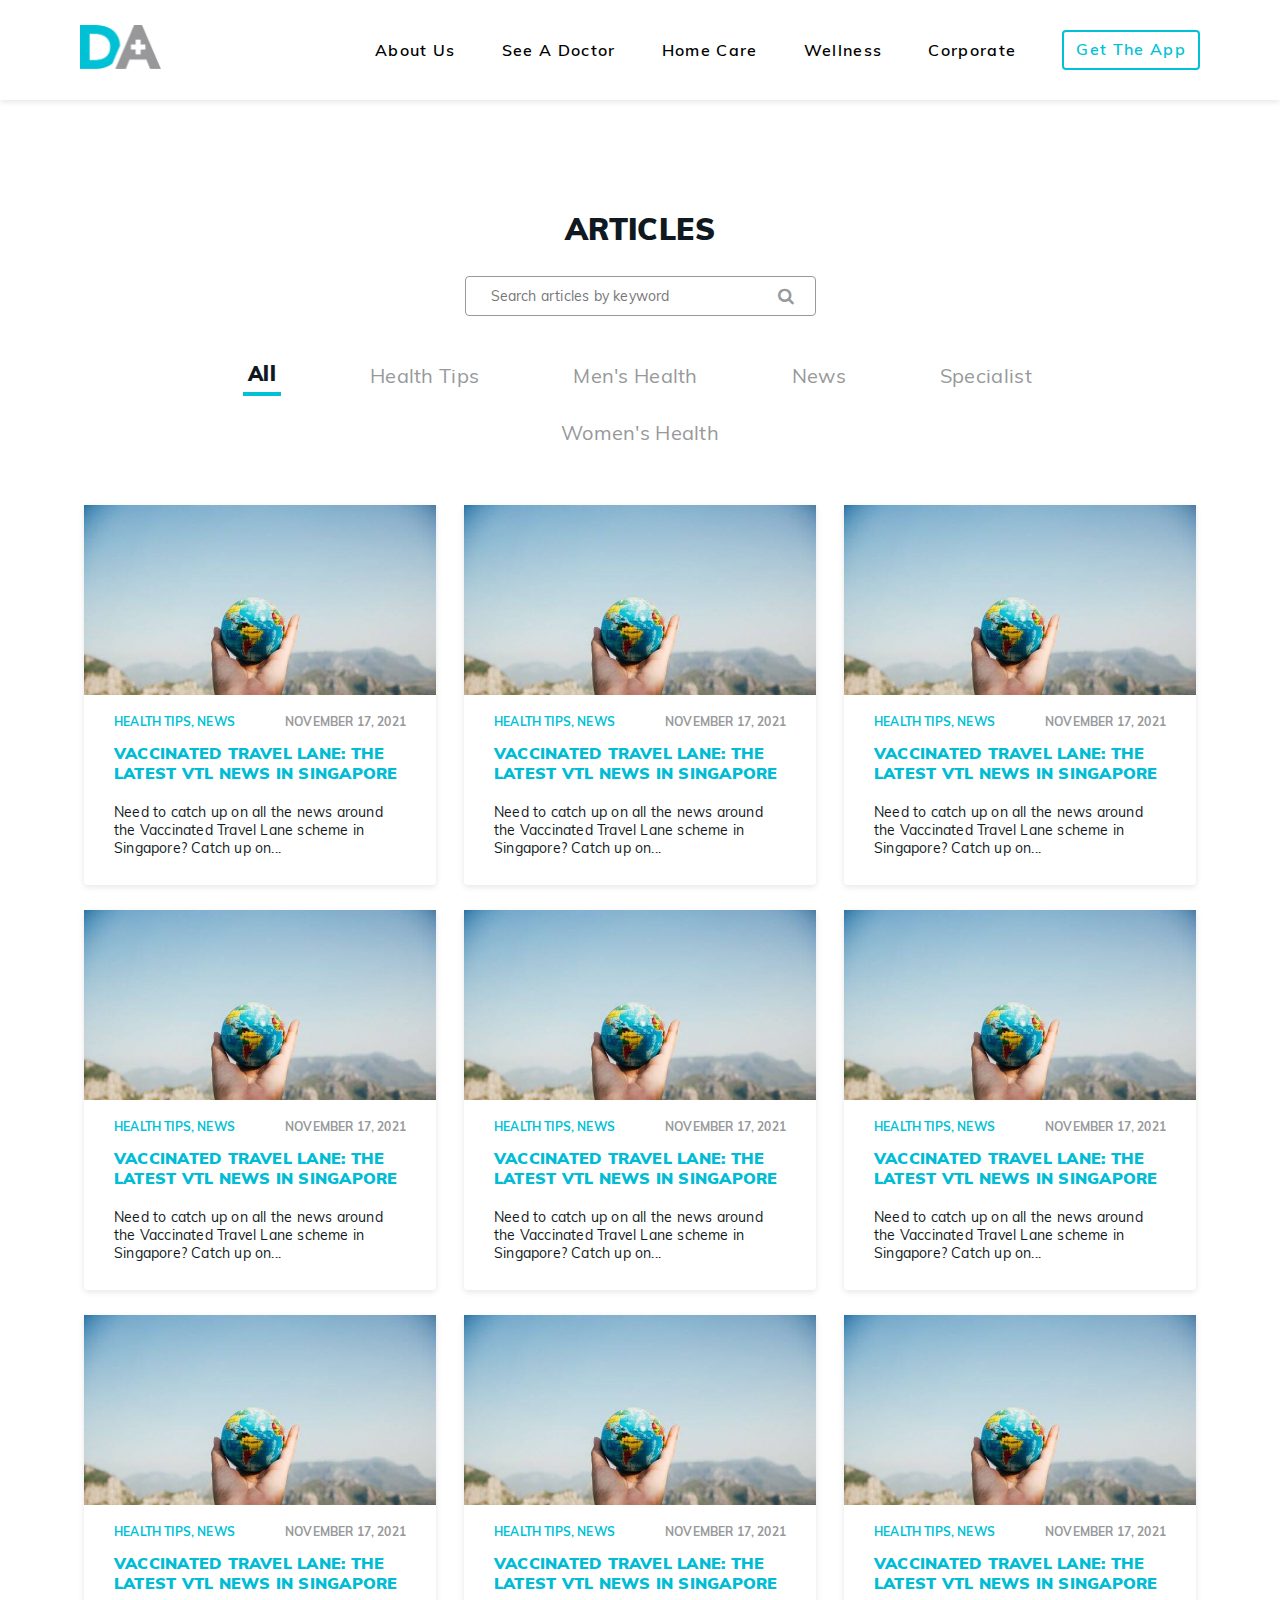
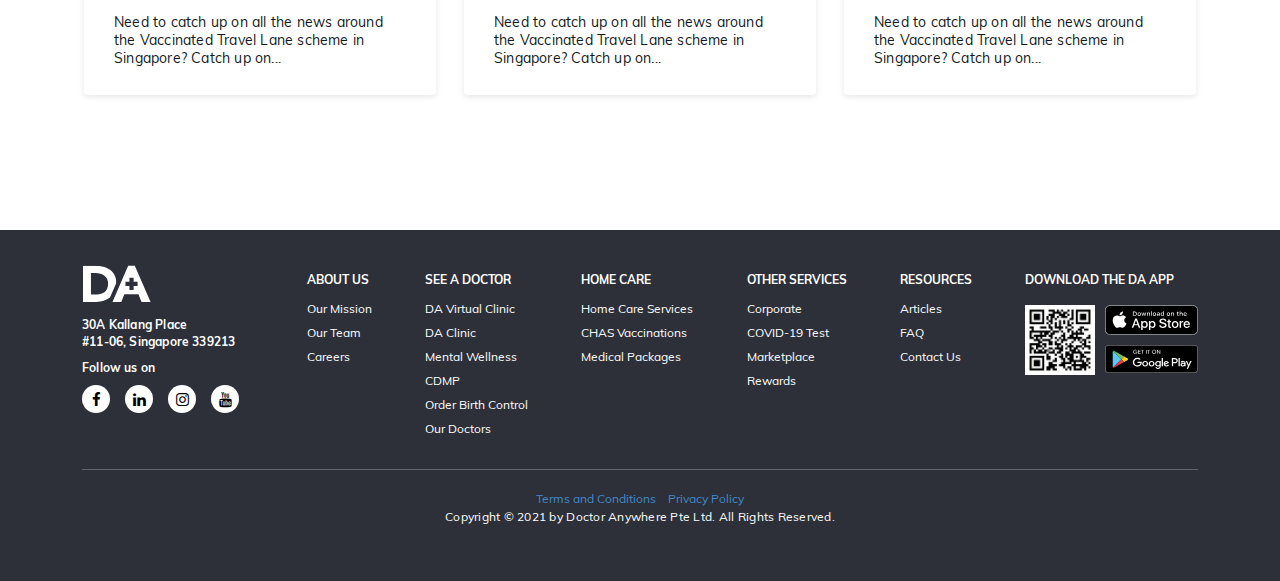
==== articles.html @ e293db1b "last articles page" ====
<!doctype html>
<html class="no-js" lang="es">

<head>
	<meta charset="utf-8">
	<meta http-equiv="x-ua-compatible" content="ie=edge">
	<title>Online Doctor Articles Consultation Singapore | Virtual Doctor Singapore</title>
	<meta name="description" content="">
	<meta name="viewport" content="width=device-width, initial-scale=1, shrink-to-fit=no">
	<link href="assets/images/logo/favicon.png" rel="shortcut icon" type="image/x-icon">

	<!--stylesheet-->
	<!--bootstrap css-->
	<link rel="stylesheet" href="assets/css/bootstrap.min.css">
	<link rel="stylesheet" href="assets/css/animate.min.css">
	<!--fontawesome css-->
	<!-- <script src="https://kit.fontawesome.com/a076d05399.js"></script> -->
	<link rel="stylesheet" href="https://cdnjs.cloudflare.com/ajax/libs/font-awesome/4.7.0/css/font-awesome.min.css">
	<!--jquery css-->
	<script src="assets/css/jquery-ui.min.css"></script>
	<!--google fonts -->

	<!--carousel css-->
	<link rel="stylesheet" href="assets/css/owl.carousel.min.css">
	<script src=""></script>
	<link rel="stylesheet" href="assets/css/owl.theme.default.min.css">
	<!--style css-->
	<link rel="stylesheet" href="assets/css/style.css">

</head>

<body id="page-top">
	<!--==========================================
				Start header area
	===========================================-->
	<header class="header_area">
		<div class="container-fluid">
			<div class="row">
				<div class="col-md-3">
					<div class="logo">
						<a href=""><img src="assets/images/logo/logo.png" alt="logo"></a>
					</div>
				</div>
				<div class="col-md-9">
					<div class="main_manu">
						<ul>
							<li><a href="#">About Us</a></li>
							<li><a href="#">See A Doctor</a></li>
							<li><a href="#">Home Care</a></li>
							<li><a href="#">Wellness</a></li>
							<li><a href="#">Corporate</a></li>
							<li><a href="#">Get The App</a></li>
						</ul>
					</div>
				</div>
			</div>
		</div>
	</header>
	<!--==========================================
				End header area
	===========================================-->


	<!--==========================================
				Start Articels area
	===========================================-->
	<section class="articels_blog_section bg_white sp">
		<div class="container">
			<div class="row">
				<div class="col-12">
					<div class="blog_title text-center">
						<h1>ARTICLES</h1>
					</div>
					<div class="blog_search">
						<form role="search" method="get" class="search-form" action=""><input class="search-field" type="search" name="s" placeholder="Search articles by keyword"><button class="search-submit" type="submit"><i class="fa fa-search" aria-hidden="true"></i>
						</button></form>
					</div>
					<!-- Isotop Button -->
					<div id="filters" class="filtering-btn button-group">
						<button class="control is-checked" type="button" data-filter="*">All</button>
						<button class="control" type="button" data-filter=".health_tips">Health Tips</button>
						<button class="control" type="button" data-filter=".men_health">Men's Health</button>
						<button class="control" type="button" data-filter=".news">News</button>
						<button  class="control" type="button" data-filter=".specialist">Specialist</button>
						<button  class="control" type="button" data-filter=".women_health">Women's Health</button>
					</div>
					<div class="gallery-filtering text-center">
						<!-- single Images Item -->
						<div class="row grid">
							<!-- single Images Item -->
							<div class="col-xl-4 health_tips element-item" data-category="health_tips">
								<div class="blog_single_item">
									<div class="blog_imge">
										<a href="">
											<img src="assets/images/blog/blog-1.jpg" alt="blog image">
										</a>
									</div>
									<div class="blog_text">
										<div class="lvca_entry_meta">
											<span class="lvca_terms">Health Tips, News</span>
											<span class="published">November 17, 2021</span>
										</div>
										<div class="articel_title">
											<h3><a href="#">Vaccinated Travel Lane: The Latest VTL News in Singapore</a>
											</h3>
										</div>
										
										<div class="entry_summary">Need to catch up on all the news around the Vaccinated
											Travel Lane scheme in Singapore? Catch up on...</div>
									</div>
								</div>

							</div>
							<!-- single Images Item -->
							<div class="col-xl-4 men_health element-item" data-category="men_health">
								
								<div class="blog_single_item">
									<div class="blog_imge">
										<a href="">
											<img src="assets/images/blog/blog-1.jpg" alt="blog image">
										</a>
									</div>
									<div class="blog_text">
										<div class="lvca_entry_meta">
											<span class="lvca_terms">Health Tips, News</span>
											<span class="published">November 17, 2021</span>
										</div>
										<div class="articel_title">
											<h3><a href="#">Vaccinated Travel Lane: The Latest VTL News in Singapore</a>
											</h3>
										</div>
										
										<div class="entry_summary">Need to catch up on all the news around the Vaccinated
											Travel Lane scheme in Singapore? Catch up on...</div>
									</div>
								</div>
							</div>
							<!-- single Images Item -->
							<!-- single Images Item -->
							<div class="col-xl-4 news element-item" data-category="news">
								
								<div class="blog_single_item">
									<div class="blog_imge">
										<a href="">
											<img src="assets/images/blog/blog-1.jpg" alt="blog image">
										</a>
									</div>
									<div class="blog_text">
										<div class="lvca_entry_meta">
											<span class="lvca_terms">Health Tips, News</span>
											<span class="published">November 17, 2021</span>
										</div>
										<div class="articel_title">
											<h3><a href="#">Vaccinated Travel Lane: The Latest VTL News in Singapore</a>
											</h3>
										</div>
										
										<div class="entry_summary">Need to catch up on all the news around the Vaccinated
											Travel Lane scheme in Singapore? Catch up on...</div>
									</div>
								</div>
							</div>
							<!-- single Images Item -->
							<!-- single Images Item -->
							<div class="col-xl-4 specialist element-item" data-category="specialist">
								
								<div class="blog_single_item">
									<div class="blog_imge">
										<a href="">
											<img src="assets/images/blog/blog-1.jpg" alt="blog image">
										</a>
									</div>
									<div class="blog_text">
										<div class="lvca_entry_meta">
											<span class="lvca_terms">Health Tips, News</span>
											<span class="published">November 17, 2021</span>
										</div>
										<div class="articel_title">
											<h3><a href="#">Vaccinated Travel Lane: The Latest VTL News in Singapore</a>
											</h3>
										</div>
										
										<div class="entry_summary">Need to catch up on all the news around the Vaccinated
											Travel Lane scheme in Singapore? Catch up on...</div>
									</div>
								</div>
							</div>
							<!-- single Images Item -->
							<!-- single Images Item -->
							<div class="col-xl-4 women_health element-item" data-category="women_health">
								
								<div class="blog_single_item">
									<div class="blog_imge">
										<a href="">
											<img src="assets/images/blog/blog-1.jpg" alt="blog image">
										</a>
									</div>
									<div class="blog_text">
										<div class="lvca_entry_meta">
											<span class="lvca_terms">Health Tips, News</span>
											<span class="published">November 17, 2021</span>
										</div>
										<div class="articel_title">
											<h3><a href="#">Vaccinated Travel Lane: The Latest VTL News in Singapore</a>
											</h3>
										</div>
										
										<div class="entry_summary">Need to catch up on all the news around the Vaccinated
											Travel Lane scheme in Singapore? Catch up on...</div>
									</div>
								</div>
							</div>
							<!-- single Images Item -->
							<!-- single Images Item -->
							<div class="col-xl-4 health_tips element-item" data-category="health_tips">

								<div class="blog_single_item">
									<div class="blog_imge">
										<a href="">
											<img src="assets/images/blog/blog-1.jpg" alt="blog image">
										</a>
									</div>
									<div class="blog_text">
										<div class="lvca_entry_meta">
											<span class="lvca_terms">Health Tips, News</span>
											<span class="published">November 17, 2021</span>
										</div>
										<div class="articel_title">
											<h3><a href="#">Vaccinated Travel Lane: The Latest VTL News in Singapore</a>
											</h3>
										</div>
										
										<div class="entry_summary">Need to catch up on all the news around the Vaccinated
											Travel Lane scheme in Singapore? Catch up on...</div>
									</div>
								</div>

							</div>
							<!-- single Images Item -->
							<div class="col-xl-4 men_health element-item" data-category="men_health">
								
								<div class="blog_single_item">
									<div class="blog_imge">
										<a href="">
											<img src="assets/images/blog/blog-1.jpg" alt="blog image">
										</a>
									</div>
									<div class="blog_text">
										<div class="lvca_entry_meta">
											<span class="lvca_terms">Health Tips, News</span>
											<span class="published">November 17, 2021</span>
										</div>
										<div class="articel_title">
											<h3><a href="#">Vaccinated Travel Lane: The Latest VTL News in Singapore</a>
											</h3>
										</div>
										
										<div class="entry_summary">Need to catch up on all the news around the Vaccinated
											Travel Lane scheme in Singapore? Catch up on...</div>
									</div>
								</div>
							</div>
							<!-- single Images Item -->
							<!-- single Images Item -->
							<div class="col-xl-4 news element-item" data-category="news">
								
								<div class="blog_single_item">
									<div class="blog_imge">
										<a href="">
											<img src="assets/images/blog/blog-1.jpg" alt="blog image">
										</a>
									</div>
									<div class="blog_text">
										<div class="lvca_entry_meta">
											<span class="lvca_terms">Health Tips, News</span>
											<span class="published">November 17, 2021</span>
										</div>
										<div class="articel_title">
											<h3><a href="#">Vaccinated Travel Lane: The Latest VTL News in Singapore</a>
											</h3>
										</div>
										
										<div class="entry_summary">Need to catch up on all the news around the Vaccinated
											Travel Lane scheme in Singapore? Catch up on...</div>
									</div>
								</div>
							</div>
							<!-- single Images Item -->
							<!-- single Images Item -->
							<div class="col-xl-4 specialist element-item" data-category="specialist">
								
								<div class="blog_single_item">
									<div class="blog_imge">
										<a href="">
											<img src="assets/images/blog/blog-1.jpg" alt="blog image">
										</a>
									</div>
									<div class="blog_text">
										<div class="lvca_entry_meta">
											<span class="lvca_terms">Health Tips, News</span>
											<span class="published">November 17, 2021</span>
										</div>
										<div class="articel_title">
											<h3><a href="#">Vaccinated Travel Lane: The Latest VTL News in Singapore</a>
											</h3>
										</div>
										
										<div class="entry_summary">Need to catch up on all the news around the Vaccinated
											Travel Lane scheme in Singapore? Catch up on...</div>
									</div>
								</div>
							</div>
							<!-- single Images Item -->
							

						</div>
					</div>
				</div>
			</div>
		</div>
	</section>
	<!--==========================================
		 		 End Articels area
	===========================================-->

	<!--==========================================
				Start footer area
	===========================================-->
	<footer class="footer-area">
		<div class="container">
			<div class="row">
				<div class="col-12">
					<div class="footer_waypper">
						<div class="footer_item">
							<img src="assets/images/logo/logo-footer.svg" alt="Footer logo">
							<div class="data">
								<p>30A Kallang Place <br>
									#11-06, Singapore 339213 </p>
							</div>
							<div class="data">
								<p>Follow us on</p>
								<ul>
									<li><a href="#"><i class="fa fa-facebook"></i></a></li>
									<li><a href=""><i class="fa fa-linkedin"></i></a></li>
									<li><a href=""><i class="fa fa-instagram"></i></a></li>
									<li><a href=""><i class="fa fa-youtube"></i></a></li>
								</ul>
							</div>
						</div>
						<div class="footer_item">
							<div class="menu_lists">
								<h5>About Us</h5>
								<ul>
									<li><a href="#">Our Mission</a></li>
									<li><a href="#">Our Team</a></li>
									<li><a href="#">Careers</a></li>
								</ul>
							</div>
						</div>
						<div class="footer_item">
							<div class="menu_lists">
								<h5>See A Doctor</h5>
								<ul>
									<li><a href="#">DA Virtual Clinic</a></li>
									<li><a href="#">DA Clinic</a></li>
									<li><a href="#">Mental Wellness</a></li>
									<li><a href="#">CDMP</a></li>
									<li><a href="#">Order Birth Control</a></li>
									<li><a href="#">Our Doctors</a></li>
								</ul>
							</div>
						</div>
						<div class="footer_item">
							<div class="menu_lists">
								<h5>Home Care</h5>
								<ul>
									<li><a href="#">Home Care Services</a></li>
									<li><a href="#">CHAS Vaccinations</a></li>
									<li><a href="#">Medical Packages</a></li>
								</ul>
							</div>
						</div>
						<div class="footer_item">
							<div class="menu_lists">
								<h5>Other Services</h5>
								<ul>
									<li><a href="#">Corporate</a></li>
									<li><a href="#">COVID-19 Test</a></li>
									<li><a href="#">Marketplace</a></li>
									<li><a href="#">Rewards</a></li>
								</ul>
							</div>
						</div>
						<div class="footer_item">
							<div class="menu_lists">
								<h5>Resources</h5>
								<ul>
									<li><a href="#">Articles</a></li>
									<li><a href="#">FAQ</a></li>
									<li><a href="#">Contact Us</a></li>
								</ul>
							</div>
						</div>
						<div class="footer_item">
							<div class="menu_lists">
								<h5>DOWNLOAD THE DA APP</h5>
								<div class="q_code">
									<div class="q_code_image">
										<img src="assets/images/logo/qrcode@2x.jpg" alt="qrcode">
									</div>
									<div class="play_store">
										<a href=""><img src="assets/images/icon/app-store-1.svg"
												alt="app-store play"></a>
										<a href=""><img src="assets/images/icon/google-playstore-1.svg"
												alt="Google play"></a>
									</div>
								</div>
							</div>
						</div>
					</div>
				</div>
			</div>
			<div class="row">
				<div class="col-12">
					<div class="copyright_text">
						<a href="">Terms and Conditions</a>
						<a href="">Privacy Policy</a>
						<p>Copyright © 2021 by Doctor Anywhere Pte Ltd. All Rights Reserved.</p>
					</div>
				</div>
			</div>
		</div>
	</footer>
	<!--==========================================
		 		 End footer area
	===========================================-->

	<!-- <div class="scroll-top">
		<a href="#"><i class="fas fa-angle-up"></i></a>
	</div> -->

	<!--jquery js-->
	<script src="assets/js/jquery.js"></script>
	<!--jquery ui js-->
	<script src="assets/js/jquery-ui.min.js"></script>
	<!--bootstrap js-->
	<script src="assets/js/bootstrap.bundle.min.js"></script>
	<!--carousel js-->
	<script src="assets/js/owl.carousel.min.js"></script>
	<!-- isotope -->
	<script src="assets/js/isotope.pkgd.min.js"></script>
	<!--custom js-->
	<script src="assets/js/custom.js"></script>
</body>

</html>
---- assets/css/style.css ----
body {
  margin: 0;
  padding: 0;
  font-family: 'Muli' !important;
  top:0 !important;
  font-size: 16px;
  font-weight: 400;
}

html, body, div, span, applet, object, iframe,
h1, h2, h3, h4, h5, h6, p, blockquote, pre,
a, abbr, acronym, address, big, cite, code,
del, dfn, em, img, ins, kbd, q, s, samp,
small, strike, strong, sub, sup, tt, var,
b, u, i, center,
dl, dt, dd, ol, ul, li,
fieldset, form, label, legend,
table, caption, tbody, tfoot, thead, tr, th, td,
article, aside, canvas, details, embed,
figure, figcaption, footer, header, hgroup,
menu, nav, output, ruby, section, summary,
time, mark, audio, video {
  margin: 0;
  padding: 0;
  border: 0;
  font-size: 100%;
  vertical-align: baseline; }

article, aside, details, figcaption, figure,
footer, header, hgroup, menu, nav, section {
  display: block; }

ol, ul {
  list-style: none; }

blockquote, q {
  quotes: none; }

blockquote:before, blockquote:after,
q:before, q:after {
  content: '';
  content: none; }

table {
  border-collapse: collapse;
  border-spacing: 0; }

h1 {
  margin: 0;
  padding: 0;
  list-style: none; }
h3 {
  margin: 0;
  padding: 0;
  list-style: none; }

h4 {
  margin: 0;
  padding: 0;
  list-style: none; }

h5 {
  margin: 0;
  padding: 0;
  list-style: none; }

h6 {
  margin: 0;
  padding: 0;
  list-style: none; }

p {
  margin: 0;
  padding: 0;
  list-style: none; }

ul {
  margin: 0;
  padding: 0;
  list-style: none; }

li {
  margin: 0;
  padding: 0;
  list-style: none; }

a {
  margin: 0;
  padding: 0;
  list-style: none;
  outline: none !important;
  text-decoration: none !important; 
}

input {
  outline: none !important; 
}

button {
  outline: none !important; 
}
/* Fonts  */
@font-face {
  font-family: 'Muli';
  src: url('../fonts/') format('woff2'),
      url('../fonts/Muli-ExtraBold.woff') format('woff');
  font-weight: bold;
  font-style: normal;
  font-display: swap;
}

@font-face {
  font-family: 'Muli';
  src: url('../fonts/Muli-Bold.woff2') format('woff2'),
      url('../fonts/Muli-Bold.woff') format('woff');
  font-weight: bold;
  font-style: normal;
  font-display: swap;
}


@font-face {
  font-family: 'Muli';
  src: url('../fonts/Muli-Black.woff2') format('woff2'),
      url('../fonts/Muli-Black.woff') format('woff');
  font-weight: 900;
  font-style: normal;
  font-display: swap;
}

@font-face {
  font-family: 'Muli';
  src: url('../fonts/Muli-Regular.woff2') format('woff2'),
      url('../fonts/Muli-Regular.woff') format('woff');
  font-weight: normal;
  font-style: normal;
  font-display: swap;
}

@font-face {
  font-family: 'Muli';
  src: url('../fonts/Muli-SemiBold.woff2') format('woff2'),
      url('../fonts/Muli-SemiBold.woff') format('woff');
  font-weight: 600;
  font-style: normal;
  font-display: swap;
}


@font-face {
  font-family: 'Muli';
  src: url('../fonts/Muli-Italic.woff2') format('woff2'),
      url('../fonts/Muli-Italic.woff') format('woff');
  font-weight: normal;
  font-style: italic;
  font-display: swap;
}
@font-face {
  font-family: 'Muli';
  src: url('../fonts/Muli-Light.woff2') format('woff2'),
      url('../fonts/Muli-Light.woff') format('woff');
  font-weight: 300;
  font-style: normal;
  font-display: swap;
}
img{
  max-width: 100%;
  height: auto;
}
.sp{
  padding-top: 110px;
  padding-bottom: 110px;
}
h1{
  font-size: 30px;
  font-weight: 900;
  line-height: normal;
  letter-spacing: 0.43px;
  color: #101820;
  margin-bottom: 17.6px;
  text-transform: uppercase;
}
h1 span{
  color: #00c1d5;
}
p{
  font-size: 16px;
  font-weight: normal;
  font-stretch: normal;
  font-style: normal;
  line-height: 1.28;
  letter-spacing: 0.26px;
  color: #101820;
}
p strong {
	color: #101820;
	font-size: 18px;
	padding-bottom: 8px;
	display: inline-block;
}
.bg_white{
  background-color: white;
}
.pt_0{
  padding-top: 0px;
}
.pb_0{
  padding-bottom: 0px;
}
.small_button a {
	font-family: Muli;
	font-size: 16px;
	font-weight: bold;
	font-stretch: normal;
	font-style: normal;
	line-height: normal;
	letter-spacing: normal;
	text-align: center;
	color: #ffffff;
	border-radius: 4px;
	background-color: #00c1d5;
	padding: 8px 27px;
	border-color: #00c1d5;
	margin-top: 15px !important;
	transition: 0.5s;
	display: inline-block;
}
.small_button a:hover{
	background-color: #101820;
}


/*========================================
			Start header area
=======================================*/
.logo a img{
	height: 44px;
	width: auto !important;
}
.header_area {
	width: 100%;
	box-shadow: 0 2px 6px 0 rgba(0, 0, 0, 0.1);
	background-color: #ffffff;
	z-index: 1;
	position: relative;
}
.header_area .container-fluid {
	padding-left: 80px;
	padding-right: 80px;
	height: 100px;
}
.header_area .container-fluid .row {
	display: flex;
	justify-content: space-between;
	align-items: center;
	height: 100%;
}
.main_manu ul {
	display: flex;
	align-items: center;
	justify-content: flex-end;
}
.main_manu ul li a {
	font-size: 16px;
	font-weight: 600;
	font-stretch: normal;
	font-style: normal;
	line-height: normal;
	letter-spacing: 1.33px;
	color: #000;
	margin-right: 46px;
	display: inline-block;
	transition: 0.5s;
}
.main_manu ul li a:hover {
	transition: 0.5s;
	color: #00c1d5;
}
.main_manu ul li:last-child a {
	color: #00c1d5;
	border-radius: 4px;
	border: solid 2px #00c1d5;
	height: 40px;
	padding: 4px 12px;
  margin-right: 0px;
  line-height: 26px;
}
.find_image {
	margin-right: 80px;
	margin-left: -121px;
}
.title_find{
  margin-bottom: 35px;
}
.title_find p{
  font-size: 18px;
}
.find_item {
	display: flex;
	flex-wrap: wrap;
	text-align: center;
	justify-content: center;
  padding-top: 35px;
}
.find_single_item {
	flex: 0 0 33.33%;
	max-width: 33.33%;
	width: 100%;
	margin-bottom: 60px;
  padding-left: 15px;
  padding-right: 15px;
}
.find_single_item img {
	height: 42px;
	margin-bottom: 10px;
}
.find_single_item p {
	font-size: 15px;
	font-weight: 700;
	letter-spacing: 0.23px;
	color: #101820;
	line-height: normal;
}

.find_item .find_single_item:nth-child(1), .find_item .find_single_item:nth-child(2), .find_item .find_single_item:nth-child(4), .find_item .find_single_item:nth-child(5) {
  border-right: 1px solid #979797;
}
.articele_title h1 {
	margin-bottom: 30px;
}
.articele_title p {
	margin-bottom: 30px;
}

.blog_text{
  padding: 15px 30px 28px;
}
.articel_title h3 a {
	font-family: Muli;
	font-size: 16px;
	font-weight: 800;
	font-stretch: normal;
	font-style: normal;
	line-height: normal;
	letter-spacing: 0.23px;
	color: #333333;
	text-align: left;
	margin-top: 10px;
	text-transform: uppercase;
  margin-bottom: 10px;
  display: inline-block;
  transition: all .4s ease-in-out 0s;
}
.blog_single_item {
	border-radius: 4px;
	box-shadow: 0 2px 6px 0 rgba(0, 0, 0, 0.1);
	background-color: #ffffff;
	margin-bottom: 25px;
	margin-right: 2px;
	margin-left: 2px;
}
.blog_imge {
	height: 190px;
	overflow: hidden;
}
.blog_imge img {
	object-fit: cover;
}
.published {
	font-size: 12px;
	font-weight: bold;
	font-stretch: normal;
	font-style: normal;
	line-height: 1.92;
	letter-spacing: 0.17px;
	text-align: right;
	color: #97999b;
	text-transform: uppercase;
}
.entry_summary {
	margin-top: 10px;
	font-family: Muli;
	font-size: 14px;
	font-weight: normal;
	font-stretch: normal;
	font-style: normal;
	line-height: normal;
	letter-spacing: 0.2px;
	color: #101820;
	text-align: left;
}
.lvca_entry_meta {
	display: flex;
	justify-content: space-between;
	align-items: center;
}
.lvca_terms {
	font-family: Muli;
	font-size: 12px;
	font-weight: bold;
	font-stretch: normal;
	font-style: normal;
	line-height: 1.92;
	letter-spacing: 0.17px;
	color: #00c1d5;
	text-transform: uppercase;
}
.articel_title h3 a:hover {
  color: #888;
}
.owl-prev {
	position: absolute;
	left: -41px;
	top: 0;
	margin: auto;
	bottom: 0;
	font-size: 24px !important;
	color: #aaa !important;
	overflow: hidden;
	width: 36px;
	height: 36px;
	background: #FFF !important;
	border-radius: 50%;
	box-shadow: 0 2px 6px 0 rgba(0, 0, 0, 0.1) !important;
}
.owl-next {
	position: absolute;
	right: -41px;
	top: 0;
	margin: auto;
	bottom: 0;
	font-size: 24px !important;
	color: #aaa !important;
	overflow: hidden;
	width: 36px;
	height: 36px;
	background: #FFF !important;
	border-radius: 50%;
	box-shadow: 0 2px 6px 0 rgba(0, 0, 0, 0.1) !important;
}
.view_all a {
	background-color: #00c1d5;
	font-family: 'Muli';
	border-radius: 4px;
	padding: 10px 30px;
	display: inline-block;
	margin-top: 25px;
	color: white;
	text-align: center;
	font-size: 18px;
	cursor: pointer;
	font-weight: 700;
	transition: 0.5s;
}
.view_all a:hover{
	background-color: #101820;
}
.home_clinic_section{
  background-image: url(../images/banner/da-virtual-clinic.jpg) !important;
  background-position: center !important;
  background-repeat: no-repeat !important;
  background-size: cover !important;
}
.chinic_item {
	display: flex;
	justify-content: flex-start;
	padding-top: 35px;
}
.chinic_single_item {
	flex: 0 0 33.33%;
	max-width: 33.33%;
	width: 100%;
	margin-bottom: 32px;
	padding-right: 18px;
}
.chinic_img {
	height: 52px;
	display: table-cell;
	vertical-align: middle;
}
.clinic_title h1{
	margin-bottom: 17px;
}
.clinic_left{
	padding-top: 50px;
	padding-left: 60px;
	padding-bottom: 30px;
}
.chinic_image {
	padding-left: 175px;
}
.da_clinic_section{
	background-image: url('../images/banner/da-clinic@2x-scaled.jpg');
	background-position: center;
	background-repeat: no-repeat;
	background-size: cover;
	padding-bottom: 150px;
	padding-top: 70px;
}
.section_similer_text .small_button {
	padding-top: 20px;
}
.da_clinic_section_two{
	background-image: url('../images/banner/da-home-care@2x-scaled.jpg');
	background-position: center ;
	background-repeat: no-repeat;
	background-size: cover;
	padding-top: 230px;
	padding-bottom: 200px;
}
.da_clinic_section_three {
	padding-top: 230px ;
	padding-bottom: 200px ;
	background-image: url('../images/banner/chronic-disease@2x-scaled.jpg');
	background-position: center;
	background-repeat: no-repeat;
	background-size: cover;
}
.da_clinic_section_four {
	padding-top: 230px ;
	padding-bottom: 200px ;
	background-image: url('../images/banner/mentalwellness-mainwebsite.jpg');
	background-position: center ;
	background-repeat: no-repeat ;
	background-size: cover ;
}
.da_clinic_section_five {
	padding-top: 230px ;
	padding-bottom: 200px ;
	background-image: url('../images/banner/da-marketplace-scaled.jpg');
	background-position: center ;
	background-repeat: no-repeat ;
	background-size: cover ;
}
.da_clinic_section_six{
	background-position: center ;
	background-repeat: no-repeat ;
	background-size: cover ;
	padding-top: 230px ;
	padding-bottom: 200px ;
	background-image: url('../images/banner/DA-rewards-desktop.jpg');
}
.featured_logo {
	display: flex;
	justify-content: space-between;
	align-items: center;
	flex-wrap: wrap;
}
.featured_logo_img {
	flex: 0 0 20%;
	max-width: 20%;
	display: flex;
	justify-content: center;
	width: 100%;
	margin: 25px 0px;
}
.featured_on_section {
	padding-top: 100px;
	padding-bottom: 75px;
}
.da_clinic_section_seven{
	padding-top: 230px;
	padding-bottom: 200px;
	background-position: center;
	background-repeat: no-repeat;
	background-size: cover;
	background-image: url('../images/banner/take-charge-of-your-health\(1\).jpg');
}
.online_link a {
	margin-right: 15px;
	cursor: pointer;
}
.online_link {
	display: flex;
	justify-content: flex-start;
	margin-top: 10px;
}
.wpb_wrapper {
	padding-top: 45px;
	padding-bottom: 15px;
	border-radius: 4px;
	box-shadow: 0 2px 7px 0 rgba(0, 0, 0, 0.18);
	background-color: #ffffff;
	position: relative;
	padding-left: 15px;
	padding-right: 15px;
	text-align: center;
	height: 109px;
}
.wpb_wrapper_text p {
	color: #101820;
	font-size: 14px;
}
.half_circle {
	width: 85px;
	height: 43px;
	background-color: #FFF;
	border-top-left-radius: 110px;
	border-top-right-radius: 110px;
	border: 0px solid gray;
	border-bottom: 0;
	top: -43px;
	right: 50%;
	transform: translate(50%,0%);
	padding-top: 16px;
	position: absolute;
	text-align: center;
	box-shadow: 0 2px 7px 0 rgba(0, 0, 0, 0.18);
}
.half_circle img {
	width: 65px;
	position: relative;
	z-index: 2;
	max-height: 54px;
}
.half_circle .white_line {
	border: 5px solid white;
	position: Absolute;
	bottom: -8px;
	width: 100%;
	z-index: 1;
}
.da_chinic_row{
	margin-top: 234px;
}




/* Footer Css  */
.footer-area {
	background-color: #2d3038;
	padding-top: 35px;
	padding-bottom: 42px;
}
.data p{
	line-height: 17px;
	margin-bottom: 9px;
	font-size: 12px;
	font-weight: bold;
	letter-spacing: 0.18px;
	color: #FFF;
}
.footer_item .data ul {
	display: flex;
	justify-content: flex-start;
	align-items: center;
}
.footer_item .data ul li a {
	display: flex;
	justify-content: center;
	align-items: center;
	background: #FFF;
	height: 28px;
	width: 28px;
	border-radius: 50%;
	color: #000;
	text-align: center;
	margin-right: 15px;
	font-size: 15px;
}
.footer_item img {
	margin-bottom: 8px;
}
.footer_waypper {
	display: flex;
	justify-content: space-between;
}
.menu_lists h5 {
	text-transform: uppercase;
	font-size: 12px;
	margin-bottom: 0px;
	line-height: 30px;
	font-weight: bold;
	color: #FFF;
}
.menu_lists ul li a {
	font-size: 12px;
	color: #fff !important;
}
.q_code {
	display: flex;
	justify-content: flex-start;
	margin-top: 10px;
}
.q_code_image {
	min-width: 70px;
	max-width: 70px;
	margin-right: 10px;
}
.play_store {
	display: flex;
	flex-direction: column;
}
.play_store img {
	width: 93px;
	margin-bottom: 4px;
}
.copyright_text {
	border-top: solid 1px #63666a;
	margin-top: 30px;
	padding-top: 15px;
	padding-bottom: 15px;
	text-align: center;
}
.copyright_text a {
	color: #428bca;
	margin: 0px 4px;
	display: inline-block;
	font-size: 12px;
	transition: 0.5s;
}
.copyright_text a:hover{
	color: #2a6496;
}
.copyright_text p{
	font-size: 12px;
	color: #ffffff;
}
.blog_search form {
	max-width: 351px;
	margin: 0 auto;
}
.blog_search form {
	position: relative;
}
.blog_search form input {
	border-radius: 4px !important;
	border: solid 1px #97999b;
	background-color: #ffffff;
	height: 40px;
	font-family: Muli;
	font-size: 14px;
	letter-spacing: 0.2px;
	color: #97999b;
	line-height: normal;
	-webkit-appearance: none;
	caret-color: #97999b;
}
.blog_search .search-field {
	width: 100%;
	padding: 0 50px 0 25px;
	border-radius: 25px;
	outline: 0 none;
}
.blog_search form button.search-submit {
	height: 40px;
	color: #97999b;
	width: 40px;
	right: 10px;
	border: 0;
	font-size: 17px;
}
.blog_search .search-submit {
	position: absolute;
	top: 1px;
	text-align: center;
	font-family: 'thegem-icons';
	font-style: normal;
	font-weight: normal;
	font-size: 24px;
	background: transparent;
}
#filters {
	margin-bottom: 35px;
	display: flex;
	justify-content: center;
	flex-wrap: wrap;
	align-items: center;
}
.blog_search {
	margin-bottom: 40px;
	margin-top: 28px;
}
#filters button {
	font-family: Muli;
	letter-spacing: 0.29px;
	text-align: center;
	color: #97999b;
	text-decoration: none;
	font-size: 20px;
	margin-left: 42px;
	margin-right: 42px;
	border: none;
	outline: none !important;
	background: transparent;
	padding: 0px 5px;
	margin-bottom: 17px;
	transition: 0.3s;
	height: 40px;
}
.filtering-btn .control.is-checked {
	font-weight: 900 !important;
	color: #101820 !important;
	border-bottom: solid 4px #00c1d5 !important;
}
.gallery-filtering .blog_single_item .articel_title h3 a{
	color: #00bcd4;
}
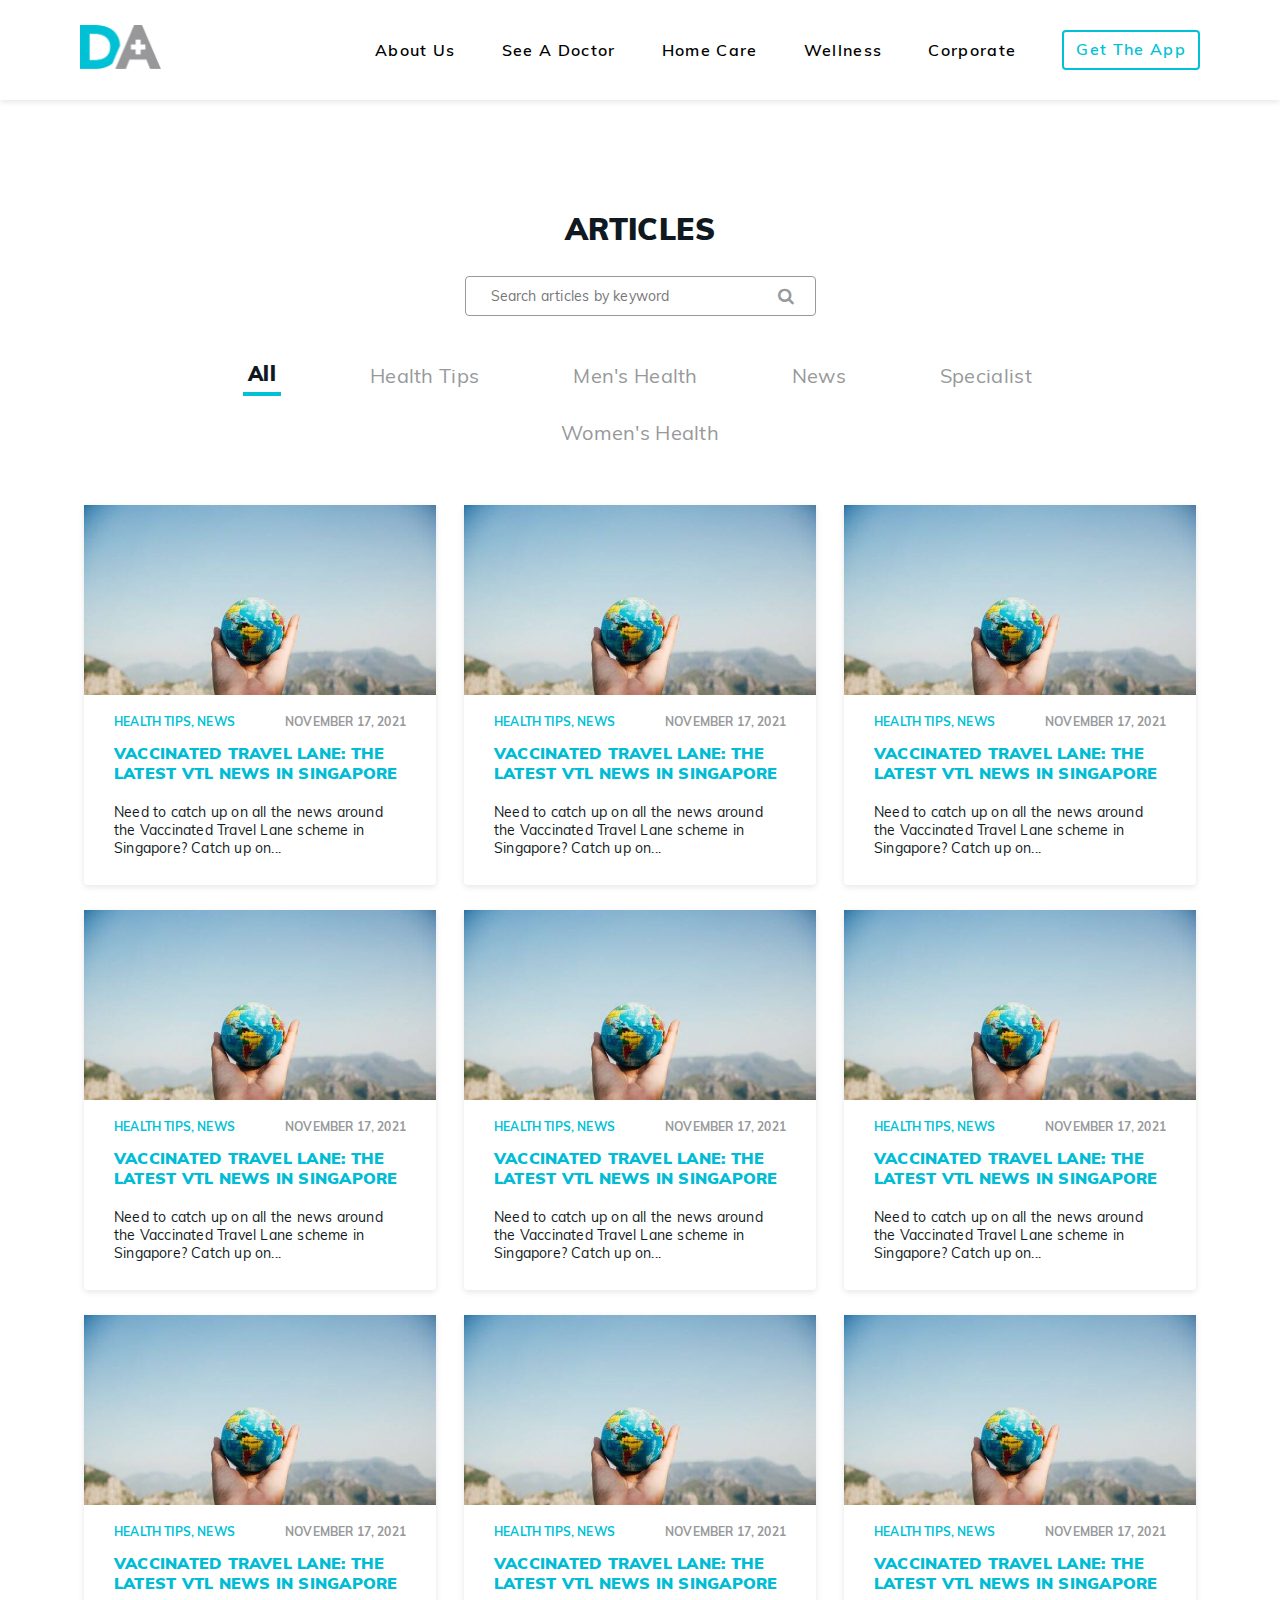
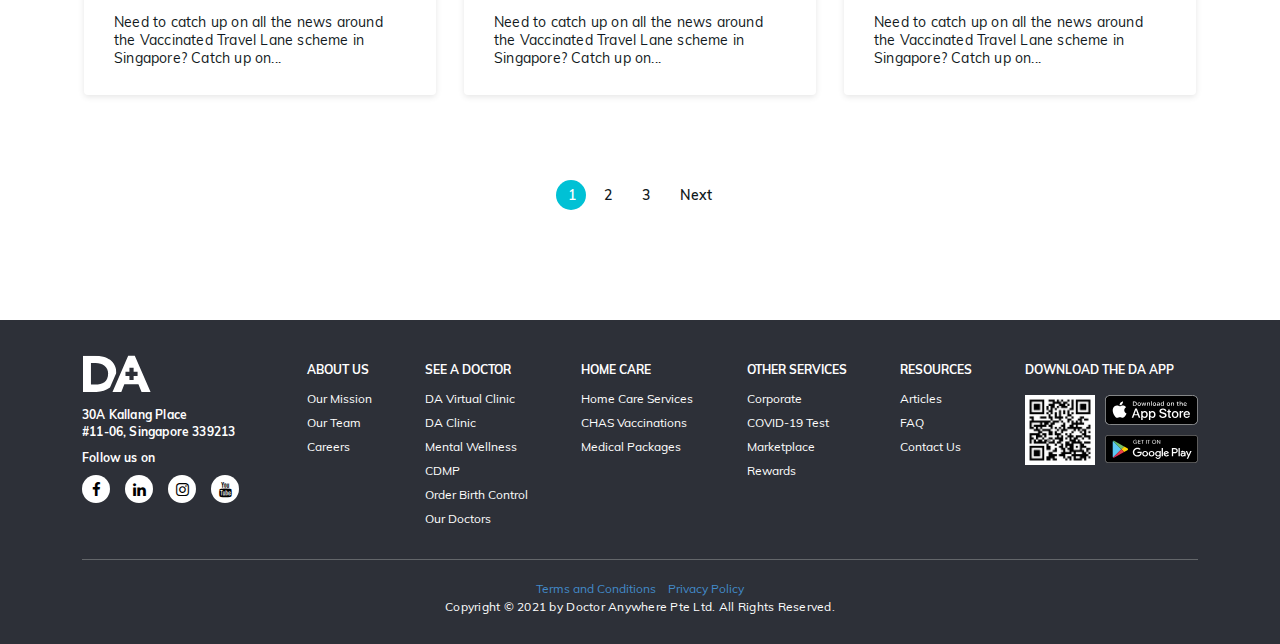
==== commit 3d13a370: "select upload" ====
--- a/articles.html
+++ b/articles.html
@@ -315,6 +315,15 @@
 
 						</div>
 					</div>
+					<nav aria-label="Page navigation example">
+						<ul class="pagination">
+						  <li class="page-item"><a class="page-link" href="#">1</a></li>
+						  <li class="page-item"><a class="page-link" href="#">2</a></li>
+						  <li class="page-item"><a class="page-link" href="#">3</a></li>
+						  <li class="page-item"><a class="page-link" href="#">Next</a></li>
+						</ul>
+					  </nav>
+
 				</div>
 			</div>
 		</div>
--- a/assets/css/style.css
+++ b/assets/css/style.css
@@ -108,7 +108,6 @@
   font-style: normal;
   font-display: swap;
 }
-
 @font-face {
   font-family: 'Muli';
   src: url('../fonts/Muli-Bold.woff2') format('woff2'),
@@ -117,8 +116,6 @@
   font-style: normal;
   font-display: swap;
 }
-
-
 @font-face {
   font-family: 'Muli';
   src: url('../fonts/Muli-Black.woff2') format('woff2'),
@@ -127,7 +124,6 @@
   font-style: normal;
   font-display: swap;
 }
-
 @font-face {
   font-family: 'Muli';
   src: url('../fonts/Muli-Regular.woff2') format('woff2'),
@@ -136,7 +132,6 @@
   font-style: normal;
   font-display: swap;
 }
-
 @font-face {
   font-family: 'Muli';
   src: url('../fonts/Muli-SemiBold.woff2') format('woff2'),
@@ -145,8 +140,6 @@
   font-style: normal;
   font-display: swap;
 }
-
-
 @font-face {
   font-family: 'Muli';
   src: url('../fonts/Muli-Italic.woff2') format('woff2'),
@@ -228,7 +221,10 @@
 .small_button a:hover{
 	background-color: #101820;
 }
-
+#page-top{
+	overflow: hidden;
+	overflow-y: scroll;
+}
 
 /*========================================
 			Start header area
@@ -287,7 +283,13 @@
 }
 .find_image {
 	margin-right: 80px;
-	margin-left: -121px;
+}
+.find_image img {
+	width: 100%;
+}
+.find_content {
+	max-width: 583px;
+	float: left;
 }
 .title_find{
   margin-bottom: 35px;
@@ -631,7 +633,7 @@
 .footer-area {
 	background-color: #2d3038;
 	padding-top: 35px;
-	padding-bottom: 42px;
+	padding-bottom: 15px;
 }
 .data p{
 	line-height: 17px;
@@ -797,3 +799,151 @@
 .gallery-filtering .blog_single_item .articel_title h3 a{
 	color: #00bcd4;
 }
+
+  .pagination {
+	margin-top: 60px;
+	justify-content: center;
+	align-items: center;
+}
+.page-link {
+	border: 0px;
+	font-family: Muli;
+	font-size: 14px !important;
+	font-weight: 600;
+	font-stretch: normal;
+	font-style: normal;
+	line-height: normal;
+	letter-spacing: normal;
+	text-align: center;
+	color: #101820 !important;
+	background: none !important;
+	margin: 0px 6px;
+}
+.page-item:first-child .page-link {
+	background: #00c1d5 !important;
+	color: #FFF !important;
+	border-radius: 30px !important;
+	height: 30px;
+	width: 30px;
+}
+.page-item:not(:first-child) .page-link {
+	margin-left: 0px;
+}
+.page-link:focus {
+	box-shadow: 0 0 0px !important;
+}
+
+/* DropDown  */
+.country_dropdown {
+    margin-bottom: 10px;
+    margin-top: 10px;
+}
+.country_dropdown .select {
+    display: block;
+    font-size: 25px;
+    color: #444;
+    padding-left: 32px;
+    line-height: 28px;
+    position: relative;
+    -webkit-user-select: none;
+    width: 157px !important;
+    height: 30px;
+    border-radius: 4px;
+    border: solid 1px #ffffff;
+    background: #2d3038 !important;
+    cursor: pointer;
+    display: flex;
+}
+.country_dropdown .select {
+	font-family: Muli;
+    font-size: 12px;
+    font-weight: bold;
+    color: #FFF;
+}
+.country_dropdown .select::after {
+	content: "\f0d7";
+	font-family: fontawesome;
+	font-style: normal;
+	font-size: 16px;
+	position: absolute;
+	top: 1px;
+	right: 10px;
+	color: #fff;
+}
+.select img{
+    position: absolute;
+    top: 6px;
+    left: 5px;
+}
+.country_dropdown .list {
+	list-style: none;
+	position: absolute;
+	width: 157px !important;
+	background: #2d3038 !important;
+	border: 1px solid #ffffff;
+	margin-top: 10px;
+	box-shadow: none;
+	border-radius: 4px;
+	display: none;
+}
+.country_dropdown .list li {
+    display: block;
+    width: 100%;
+    position: relative;
+    -webkit-user-select: none;
+    font-family: Muli;
+    font-size: 12px;
+    font-weight: bold;
+    font-stretch: normal;
+    font-style: normal;
+    line-height: normal !important;
+    letter-spacing: 0.25px;
+    color: #ffffff;
+    margin-left: 0px;
+    padding: 8px 5px 8px 32px;
+    cursor: pointer;
+}
+.list li:hover{
+    background-color: #3498db;
+    color: #fff;
+}
+.list li img {
+    position: absolute;
+    top: 6px;
+    left: 5px;
+}
+.list li:hover {
+    background-color: #424550 !important;
+    color: #fff;
+}
+.country_dropdown span img {
+	height: 17px;
+	width: auto;
+}
+.country_dropdown ul li img {
+	height: 17px;
+	width: auto;
+}
+.active_arrow:after {
+    -webkit-transform: rotate(181deg);
+    transform: rotate(181deg);
+    -webkit-transition: 0.2s;
+    transition: 0.2s;
+}
+.arrow_class {
+    -webkit-transition: 0.2s;
+    transition: 0.2s;
+}
+.country_dropdown .list::after {
+	position: absolute;
+	content: "";
+	top: -5px;
+	right: 11px;
+	z-index: 2;
+	height: 9px;
+	width: 9px;
+	background: #2D3038;
+	border-top: 1px solid #FFF;
+	border-right: 1px solid #FFF;
+	transform: rotate(315deg);
+}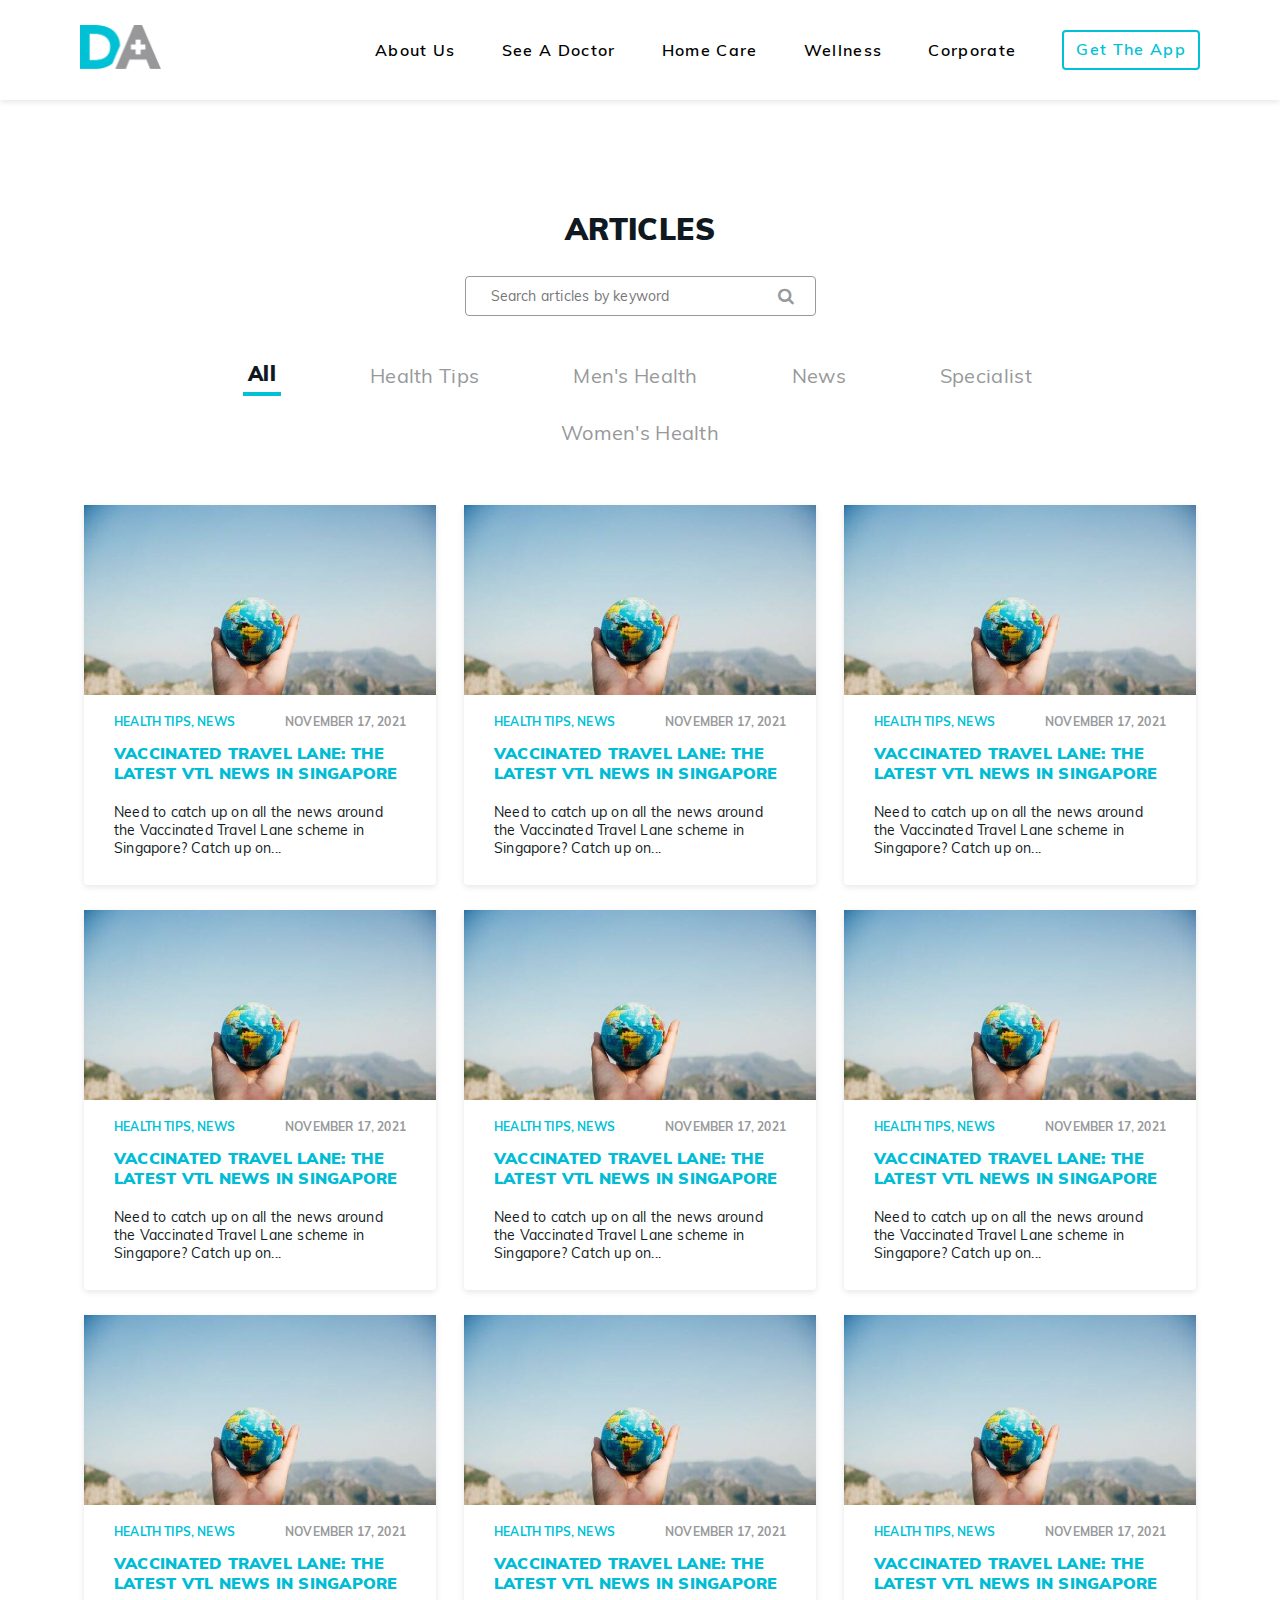
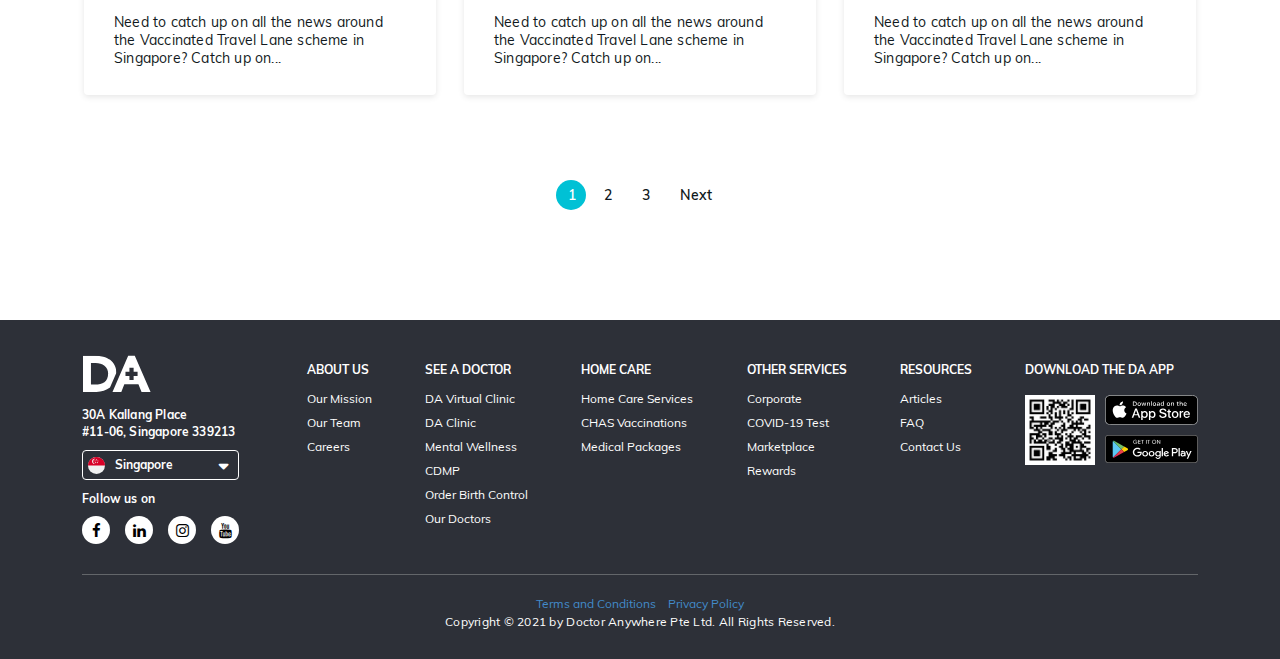
==== commit c788767b: "file upload" ====
--- a/articles.html
+++ b/articles.html
@@ -4,7 +4,7 @@
 <head>
 	<meta charset="utf-8">
 	<meta http-equiv="x-ua-compatible" content="ie=edge">
-	<title>Online Doctor Articles Consultation Singapore | Virtual Doctor Singapore</title>
+	<title>Online Doctor Consultation Singapore | Virtual Doctor Singapore</title>
 	<meta name="description" content="">
 	<meta name="viewport" content="width=device-width, initial-scale=1, shrink-to-fit=no">
 	<link href="assets/images/logo/favicon.png" rel="shortcut icon" type="image/x-icon">
@@ -26,6 +26,7 @@
 	<link rel="stylesheet" href="assets/css/owl.theme.default.min.css">
 	<!--style css-->
 	<link rel="stylesheet" href="assets/css/style.css">
+	<link rel="stylesheet" href="assets/css/responsive.css">
 
 </head>
 
@@ -36,13 +37,24 @@
 	<header class="header_area">
 		<div class="container-fluid">
 			<div class="row">
-				<div class="col-md-3">
-					<div class="logo">
-						<a href=""><img src="assets/images/logo/logo.png" alt="logo"></a>
+				<div class="col-lg-2">
+					<div class="logo_area">
+						<div class="logo">
+							<a href=""><img src="assets/images/logo/logo.png" alt="logo"></a>
+						</div>
+						<div class="nav_icon">
+							<div class="get_app_btn">
+								<a href="">Get The App</a>
+							</div>
+							<button type="button" data-bs-toggle="offcanvas" data-bs-target="#offcanvasRight"
+								aria-controls="offcanvasRight"><i class="fa fa-bars" aria-hidden="true"></i>
+							</button>
+						</div>
 					</div>
 				</div>
-				<div class="col-md-9">
-					<div class="main_manu">
+
+				<div class="col-lg-10">
+					<div class="main_manu deskto_menu">
 						<ul>
 							<li><a href="#">About Us</a></li>
 							<li><a href="#">See A Doctor</a></li>
@@ -59,6 +71,26 @@
 	<!--==========================================
 				End header area
 	===========================================-->
+	<!-- offcanvas Menu  -->
+	<div class="offcanvas offcanvas-end" tabindex="-1" id="offcanvasRight" aria-labelledby="offcanvasRightLabel">
+		<div class="offcanvas-header">
+			<h5 id="offcanvasRightLabel"> &puncsp;</h5>
+			<button type="button" class="btn-close text-reset" data-bs-dismiss="offcanvas" aria-label="Close"></button>
+		</div>
+		<div class="offcanvas-body">
+			<div class="main_manu">
+				<ul>
+					<li><a href="#">About Us</a></li>
+					<li><a href="#">See A Doctor</a></li>
+					<li><a href="#">Home Care</a></li>
+					<li><a href="#">Wellness</a></li>
+					<li><a href="#">Corporate</a></li>
+					<li><a href="#">Get The App</a></li>
+				</ul>
+			</div>
+		</div>
+	</div>
+	<!-- offcanvas Menu  -->
 
 
 	<!--==========================================
@@ -332,7 +364,7 @@
 		 		 End Articels area
 	===========================================-->
 
-	<!--==========================================
+		<!--==========================================
 				Start footer area
 	===========================================-->
 	<footer class="footer-area">
@@ -346,6 +378,21 @@
 								<p>30A Kallang Place <br>
 									#11-06, Singapore 339213 </p>
 							</div>
+							<!-- County Dropdown  -->
+							<div class="country_dropdown">
+								<span class="select" id="select">
+									<img src="" alt="">
+									<span><img src="assets/images/flags/singapore.svg" alt="flags">Singapore</span>
+								</span>
+								<ul class="list" id="list">
+									<li id="iq"><img src="assets/images/flags/singapore.svg" alt="flags">Singapore</li>
+									<li id="eg"><img src="assets/images/flags/thailand.svg" alt="flags"> Vietnam</li>
+									<li id="ir"><img src="assets/images/flags/vietnam.svg" alt="flags"> Thailand</li>
+									<li id="sy"><img src="assets/images/flags/Asset-1@2x.png" alt="flags"> Malaysia</li>
+									<li id="qa"><img src="assets/images/flags/ph.png" alt="flags"> Philippines</li>
+								</ul>
+							</div>
+							<!-- County Dropdown  -->
 							<div class="data">
 								<p>Follow us on</p>
 								<ul>
@@ -356,7 +403,7 @@
 								</ul>
 							</div>
 						</div>
-						<div class="footer_item">
+						<div class="footer_item d_none_s">
 							<div class="menu_lists">
 								<h5>About Us</h5>
 								<ul>
@@ -366,7 +413,7 @@
 								</ul>
 							</div>
 						</div>
-						<div class="footer_item">
+						<div class="footer_item d_none_s">
 							<div class="menu_lists">
 								<h5>See A Doctor</h5>
 								<ul>
@@ -379,7 +426,7 @@
 								</ul>
 							</div>
 						</div>
-						<div class="footer_item">
+						<div class="footer_item d_none_s">
 							<div class="menu_lists">
 								<h5>Home Care</h5>
 								<ul>
@@ -389,7 +436,7 @@
 								</ul>
 							</div>
 						</div>
-						<div class="footer_item">
+						<div class="footer_item d_none_s">
 							<div class="menu_lists">
 								<h5>Other Services</h5>
 								<ul>
@@ -400,7 +447,7 @@
 								</ul>
 							</div>
 						</div>
-						<div class="footer_item">
+						<div class="footer_item d_none_s">
 							<div class="menu_lists">
 								<h5>Resources</h5>
 								<ul>
@@ -410,7 +457,7 @@
 								</ul>
 							</div>
 						</div>
-						<div class="footer_item">
+						<div class="footer_item tab_item_f">
 							<div class="menu_lists">
 								<h5>DOWNLOAD THE DA APP</h5>
 								<div class="q_code">
@@ -427,6 +474,117 @@
 							</div>
 						</div>
 					</div>
+					<!-- Mobile Footer  -->
+					<div class="accordionExample">
+						<div class="accordion" id="accordionExample">
+							<div class="accordion-item">
+								<h2 class="accordion-header" id="headingOne">
+									<button class="accordion-button" type="button" data-bs-toggle="collapse"
+										data-bs-target="#collapseOne" aria-expanded="true" aria-controls="collapseOne">
+										About Us
+									</button>
+								</h2>
+								<div id="collapseOne" class="accordion-collapse collapse show"
+									aria-labelledby="headingOne" data-bs-parent="#accordionExample">
+									<div class="accordion-body">
+										<ul>
+											<li><a href="#">Our Mission</a></li>
+											<li><a href="#">Our Team</a></li>
+											<li><a href="#">Careers</a></li>
+										</ul>
+									</div>
+								</div>
+							</div>
+							<div class="accordion-item">
+								<h2 class="accordion-header" id="headingTwo">
+									<button class="accordion-button collapsed" type="button" data-bs-toggle="collapse"
+										data-bs-target="#collapseTwo" aria-expanded="false" aria-controls="collapseTwo">
+										See A Doctor
+									</button>
+								</h2>
+								<div id="collapseTwo" class="accordion-collapse collapse" aria-labelledby="headingTwo"
+									data-bs-parent="#accordionExample">
+									<div class="accordion-body">
+										<ul>
+											<li><a href="#">DA Virtual Clinic</a></li>
+											<li><a href="#">DA Clinic</a></li>
+											<li><a href="#">Mental Wellness</a></li>
+											<li><a href="#">CDMP</a></li>
+											<li><a href="#">Order Birth Control</a></li>
+											<li><a href="#">Our Doctors</a></li>
+										</ul>
+									</div>
+								</div>
+							</div>
+							<!-- Item  -->
+							<div class="accordion-item">
+								<h2 class="accordion-header" id="headingThree">
+									<button class="accordion-button collapsed" type="button" data-bs-toggle="collapse"
+										data-bs-target="#collapseThree" aria-expanded="false"
+										aria-controls="collapseThree">
+										Home Care
+									</button>
+								</h2>
+								<div id="collapseThree" class="accordion-collapse collapse"
+									aria-labelledby="headingThree" data-bs-parent="#accordionExample">
+									<div class="accordion-body">
+										<ul>
+											<li><a href="#">Home Care Services</a></li>
+											<li><a href="#">CHAS Vaccinations</a></li>
+											<li><a href="#">Medical Packages</a></li>
+										</ul>
+									</div>
+								</div>
+							</div>
+							<!-- Item  -->
+							<!-- Item  -->
+							<div class="accordion-item">
+								<h2 class="accordion-header" id="headingfoure">
+									<button class="accordion-button collapsed" type="button" data-bs-toggle="collapse"
+										data-bs-target="#collapsefoure" aria-expanded="false"
+										aria-controls="collapsefoure">
+										Other Services
+									</button>
+								</h2>
+								<div id="collapsefoure" class="accordion-collapse collapse"
+									aria-labelledby="headingfoure" data-bs-parent="#accordionExample">
+									<div class="accordion-body">
+										<ul>
+											<li><a href="#">Corporate</a></li>
+											<li><a href="#">COVID-19 Test</a></li>
+											<li><a href="#">Marketplace</a></li>
+											<li><a href="#">Rewards</a></li>
+										</ul>
+									</div>
+								</div>
+							</div>
+							<!-- Item  -->
+							<!-- Item  -->
+							<div class="accordion-item">
+								<h2 class="accordion-header" id="headingfive">
+									<button class="accordion-button collapsed" type="button" data-bs-toggle="collapse"
+										data-bs-target="#collapsefive" aria-expanded="false"
+										aria-controls="collapsefive">
+										Resources
+									</button>
+								</h2>
+								<div id="collapsefive" class="accordion-collapse collapse"
+									aria-labelledby="headingfive" data-bs-parent="#accordionExample">
+									<div class="accordion-body">
+										<h5>Home Care</h5>
+										<ul>
+											<li><a href="#">Articles</a></li>
+											<li><a href="#">FAQ</a></li>
+											<li><a href="#">Contact Us</a></li>
+										</ul>
+									</div>
+								</div>
+							</div>
+							<!-- Item  -->
+						</div>
+					</div>
+					<!-- Mobile Footer  -->
+
 				</div>
 			</div>
 			<div class="row">
--- a/assets/css/style.css
+++ b/assets/css/style.css
@@ -221,9 +221,9 @@
 .small_button a:hover{
 	background-color: #101820;
 }
-#page-top{
-	overflow: hidden;
-	overflow-y: scroll;
+#page-top {
+    overflow-x: hidden !important;
+    overflow-y: scroll !important;
 }
 
 /*========================================
@@ -885,6 +885,7 @@
 	box-shadow: none;
 	border-radius: 4px;
 	display: none;
+	z-index: 9999;
 }
 .country_dropdown .list li {
     display: block;
@@ -946,4 +947,19 @@
 	border-top: 1px solid #FFF;
 	border-right: 1px solid #FFF;
 	transform: rotate(315deg);
+}
+.nav_icon{
+	visibility: hidden;
+	opacity: 0;
+	display: none;
+}
+.mobile_man_img{
+	visibility: hidden;
+	opacity: 0;
+	display: none;
+}
+.accordionExample{
+	visibility: hidden;
+	opacity: 0;
+	display: none;
 }--- a/assets/css/responsive.css
+++ b/assets/css/responsive.css
@@ -0,0 +1,399 @@
+@media all and (min-width: 1501px) {
+ 
+}
+@media all and (max-width: 1266px) {
+	.main_manu ul li a {
+		font-size: 14px;
+		margin-right: 25px;
+	}
+
+}
+
+@media all and (max-width: 1199px) {
+	.owl-prev {
+		left: 2px;
+		top: -7px;
+		bottom: 0;
+	}
+	.sp {
+		padding-top: 65px;
+		padding-bottom: 65px;
+	}
+	.owl-next {
+		right: 2px;
+		top: -7px;
+		bottom: 0;
+	}
+	h1 {
+		font-size: 24px;
+	}
+	p{
+		font-size: 14px;
+	}
+	.title_find p {
+		font-size: 14px;
+	}
+	.title_find {
+		margin-bottom: 5px;
+	}
+	.find_single_item p {
+		font-size: 14px;
+	}
+	.find_single_item {
+		margin-bottom: 30px;
+	}
+	.find_section.bg_white.sp {
+		padding-bottom: 0;
+	}
+	.home_clinic_section.sp.pb_0 {
+		padding-bottom: 0;
+	}
+	.chinic_image {
+		padding-left: 81px;
+	}
+	.da_chinic_row {
+		margin-top: 162px;
+		padding-bottom: 40px;
+	}
+	.da_clinic_section_two {
+		padding-top: 182px !important;
+		padding-bottom: 180px !important;
+	}
+	.da_clinic_section_three {
+		padding-top: 160px !important;
+		padding-bottom: 200px !important;
+	}
+	.da_clinic_section_four.sp {
+		padding-top: 160px !important;
+		padding-bottom: 200px !important;
+	}
+	.da_clinic_section_five.sp {
+		padding-top: 182px !important;
+		padding-bottom: 180px !important;
+	}
+	.da_clinic_section_six.sp {
+		padding-top: 160px !important;
+		padding-bottom: 200px !important;
+	}
+	.da_clinic_section_seven.sp {
+		padding-top: 206px !important;
+		padding-bottom: 180px !important;
+	}
+
+
+}
+@media all and (max-width: 991px) {
+	.find_image {
+		margin-right: 0px;
+	}
+	.find_section .container-area .row{
+		align-items: center;
+	}
+	.clinic_left {
+		padding-top: 0;
+		padding-left: 15px;
+	}
+	.chinic_image {
+		padding-left: 22px;
+	}
+	.chinic_item {
+		display: flex;
+		justify-content: flex-start;
+		padding-top: 35px;
+		flex-direction: column;
+	}
+	.chinic_single_item {
+		flex: auto;
+		max-width: 100%;
+		width: 100%;
+		margin-bottom: 32px;
+		padding-right: 18px;
+		display: flex;
+		align-items: center;
+		width: 80%;
+	}
+	.chinic_img {
+		width: 52px;
+		height: auto;
+		margin-right: 19px;
+		min-width: 52px;
+	}
+	.deskto_menu{
+		display: none;
+	}
+	.logo_area {
+		display: flex;
+		justify-content: space-between;
+		align-items: center;
+		padding-top: 7px;
+	}
+	.nav_icon {
+		display: flex;
+		align-items: center;
+	}
+	.header_area .container-fluid {
+		padding-left: 30px;
+		padding-right: 30px;
+		height: 60px;
+	}
+	.nav_icon button {
+		background: transparent;
+		border: transparent;
+		outline: none !important;
+		padding-top: 5px;
+	}
+	.nav_icon button i {
+		color: #000;
+		font-size: 28px;
+	}
+	.logo a img {
+		height: 28px;
+		width: auto !important;
+	}
+	.get_app_btn a {
+		border-radius: 4px;
+		border: solid 2px #00c1d5;
+		font-family: Muli;
+		font-size: 14px;
+		font-weight: bold;
+		font-stretch: normal;
+		font-style: normal;
+		line-height: normal;
+		letter-spacing: 0.2px;
+		text-align: center;
+		color: #00c1d5;
+		padding: 4px 13px;
+		margin-right: 11px;
+	}
+	.btn-close:focus {
+		outline: 0;
+		box-shadow: 0 0 0 .25rem transparent;
+		opacity: 1;
+	}
+	.nav_icon {
+		visibility: visible;
+		opacity: 1;
+	}
+	.main_manu ul {
+		align-items: inherit;
+		justify-content: flex-start;
+		flex-direction: column;
+	}
+	.main_manu ul li:last-child a {
+		color: #00c1d5;
+		border-radius: 4px;
+		border: solid 2px #00c1d5;
+		height: 40px;
+		padding: 4px 12px;
+		margin-right: 0px;
+		line-height: 26px;
+		display: none;
+	}
+	.offcanvas-end {
+		width: 356px;
+	}
+	.main_manu ul li a {
+		font-size: 16px;
+		margin-right: 0;
+		margin-bottom: 20px;
+	}
+	.featured_logo_img img {
+		width: 75%;
+	}
+	.tab_item_f{
+		display: none;
+	}
+	.footer-area {
+		background-color: #2d3038;
+		padding-top: 21px;
+		padding-bottom: 0px;
+	}
+
+
+
+}
+@media all and (max-width: 767px) {
+	.blog_text {
+		padding: 15px 15px 15px;
+	}
+	.lvca_entry_meta {
+		flex-direction: column;
+		justify-content: flex-start;
+		align-content: flex-start;
+		align-items: flex-start;
+	}
+	.find_content {
+		max-width: 100%;
+		padding: 0px 15px;
+	}
+	.chinic_image {
+		display: none;
+	}
+	.chinic_item {
+		display: none;
+	}
+	.mobile_man_img{
+		visibility: visible;
+		opacity: 1;
+		display: block;
+	}
+	.small_button a {
+		width: 100%;
+	}
+	.mobile_man_img img {
+		width: 100%;
+		margin-top: 20px;
+	}
+	.da_chinic_row_none{
+		display: none;
+	}
+	.da_chinic_row {
+		margin-top: 0;
+		padding-bottom: 40px;
+		padding-top: 40px;
+	}
+	.da_clinic_section{
+		padding-top: 0px !important;
+		background-image: url('../images/banner/d_mobile.jpg') !important;
+		background-position-y: 70% !important;
+		padding-bottom: 350px !important;
+	}
+	.da_clinic_section_two{
+		background-image: url('../images/banner/d_mibile_2.jpg') !important;
+		padding-top: 60px !important;
+		padding-bottom: 325px !important;
+	}
+	.da_clinic_section_three{
+		background-image: url('../images/banner/d_miobile_3.jpg') !important;
+		padding-top: 50px !important;
+		padding-bottom: 325px !important;
+	}
+	.da_clinic_section_four.sp{
+		background-image: url('../images/banner/mentalwellness-mainwebsite-mobile.jpg') !important;
+		padding-top: 60px !important;
+		padding-bottom: 325px !important;
+	}
+	.da_clinic_section_five.sp{
+		background-image: url('../images/banner/group-14@2x.jpg') !important;
+		padding-top: 50px !important;
+		padding-bottom: 375px !important;
+	}
+	.da_clinic_section_six.sp{
+		background-image: url('../images/banner/DA-rewards-mobile.jpg') !important;
+		padding-top: 60px !important;
+		padding-bottom: 325px !important;
+	}
+	.da_clinic_section_seven.sp{
+		background-image: url('../images/banner/footer-mobile.jpg') !important;
+		padding-top: 60px !important;
+		padding-bottom: 325px !important;
+	}
+	.featured_logo_img {
+		flex: 0 0 25%;
+		max-width: 25%;
+	}
+	.footer_waypper {
+		display: flex;
+		justify-content: space-between;
+		flex-direction: column;
+	}
+	.d_none_s{
+		display: none;
+	}
+	.accordionExample {
+		visibility: visible;
+		opacity: 1;
+		margin-top: 15px;
+		display: block;
+	}
+	.accordion-button:focus {
+		z-index: 3;
+		border-color: transparent;
+		outline: 0;
+		box-shadow: 0 0 0  transparent;
+	}
+	.accordion-button:not(.collapsed) {
+		color: #fff;
+		background-color: #2d3038;
+		box-shadow: inset 0 -1px 0 rgba(0,0,0,.125);
+	}
+	.accordion-button {
+		padding: 6px 0px;
+		font-size: 16px;
+		color: #FFF;
+		text-align: left;
+		background-color: #2d3038;
+	}
+	.accordion-item {
+		background-color: transparent;
+		border: 0;
+		border-bottom: 0px solid #393d50;
+	}
+	.accordion-body {
+		padding: 0px 13px;
+		background: #2d3038;
+	}
+	.accordion-body ul li a {
+		color: #FFF;
+		font-size: 14px;
+		line-height: 27px;
+		display: inline-block;
+		padding-bottom: 6px;
+	}
+	.accordion-header {
+		margin-bottom: 0;
+		border-bottom: 1px solid #393d50;
+	}
+	.accordion-button::after {
+		content: "\f107";
+		font-family: fontawesome;
+		font-style: normal;
+		font-size: 16px;
+		position: absolute;
+		top: 1px;
+		right: 10px;
+		color: #fff;
+		background-image: none !important;
+		transition: inherit;
+	}
+	.accordion-button:not(.collapsed)::after {
+		transform: rotate(-180deg);
+		right: 20px;
+		top: 5px;
+	}
+	
+}
+@media all and (max-width: 575px) {
+	.logo_area {
+		padding-top: 9px;
+	}
+	.find_item .find_single_item:nth-child(1), .find_item .find_single_item:nth-child(2), .find_item .find_single_item:nth-child(4), .find_item .find_single_item:nth-child(5) {
+		border-right: 0px solid #979797;
+	}
+	.header_area .container-fluid {
+		padding-left: 20px;
+		padding-right: 15px;
+		height: 62px;
+	}
+	section.find_section.bg_white.sp {
+		background: #fafafa;
+	}
+	section.articels_section.bg_white.sp.pt_0 {
+		background: #fafafa;
+	}
+	.da_clinic_section_five.sp {
+		padding-bottom: 450px !important;
+	}
+	.featured_logo_img {
+		flex: 0 0 33.33%;
+		max-width: 33.33%;
+		margin: 15px 0px;
+	}
+	.featured_logo_img img {
+		width: 85%;
+	}
+
+
+
+
+}